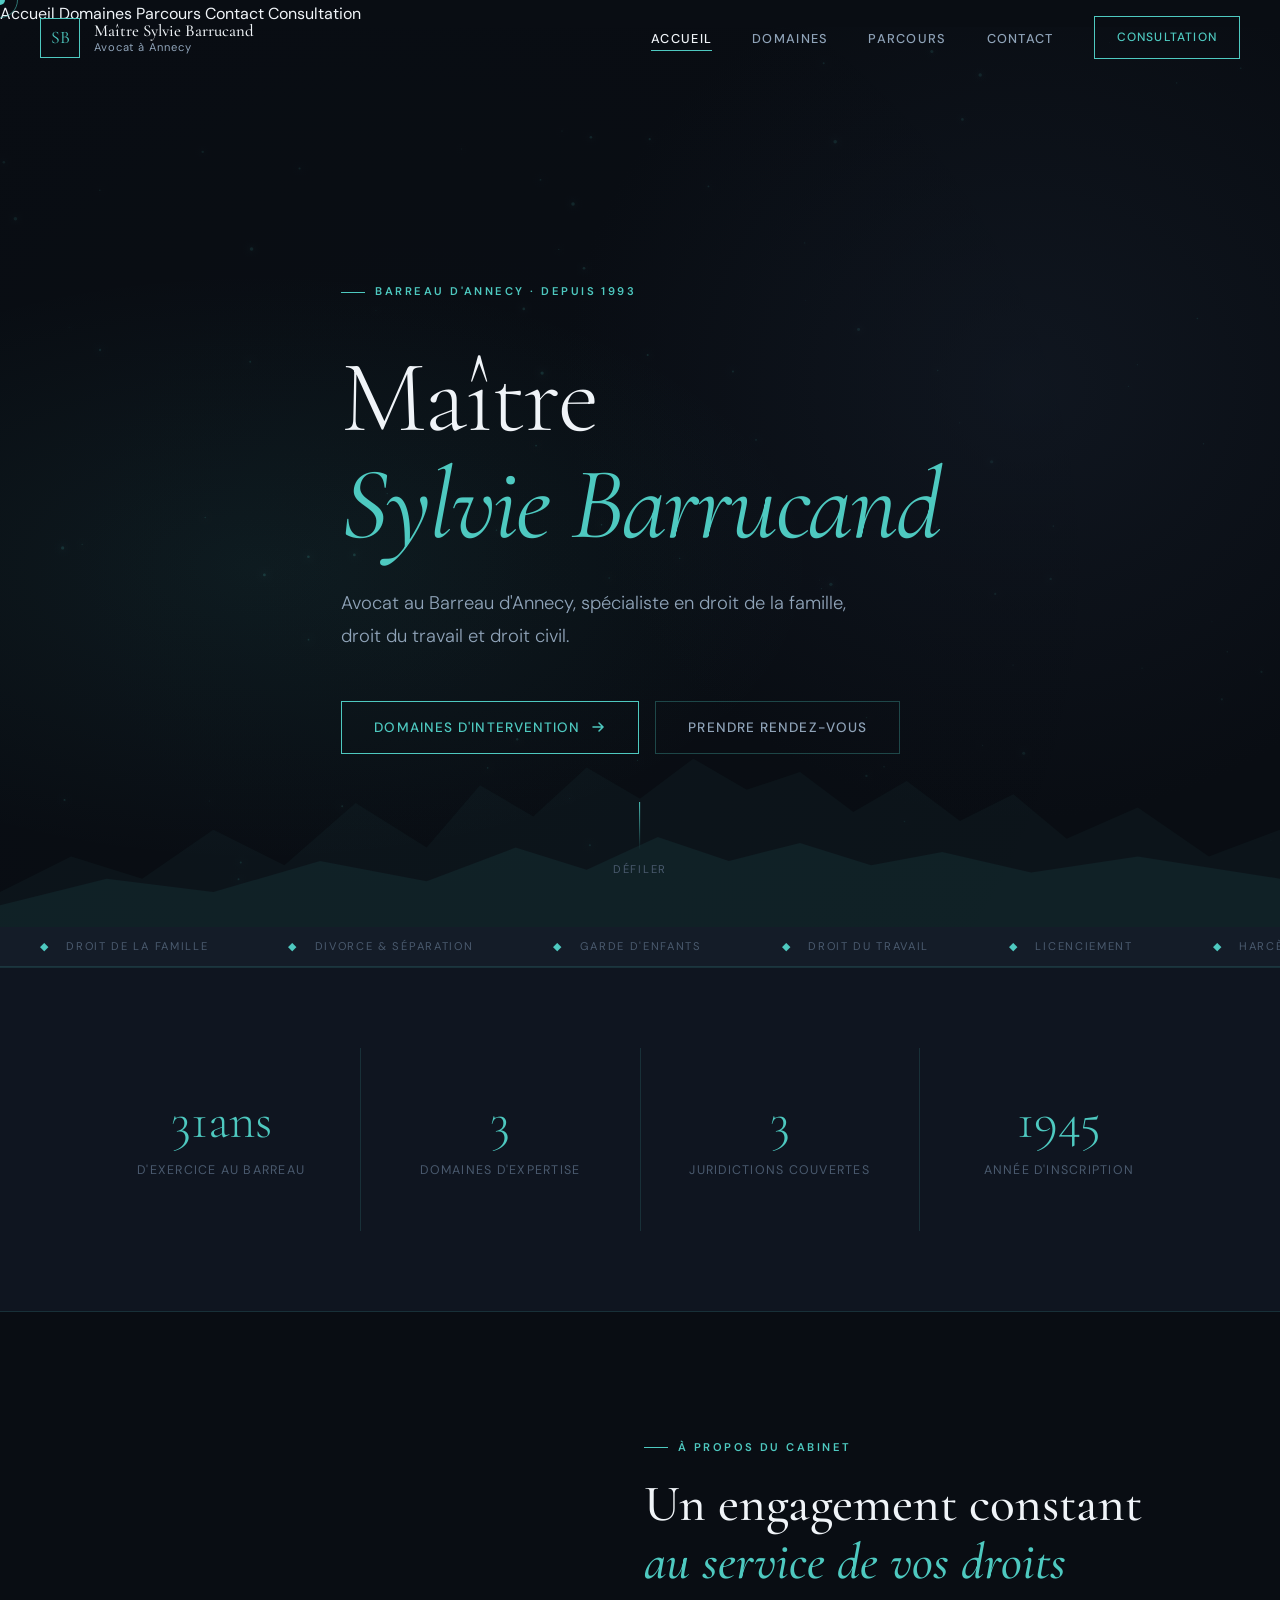
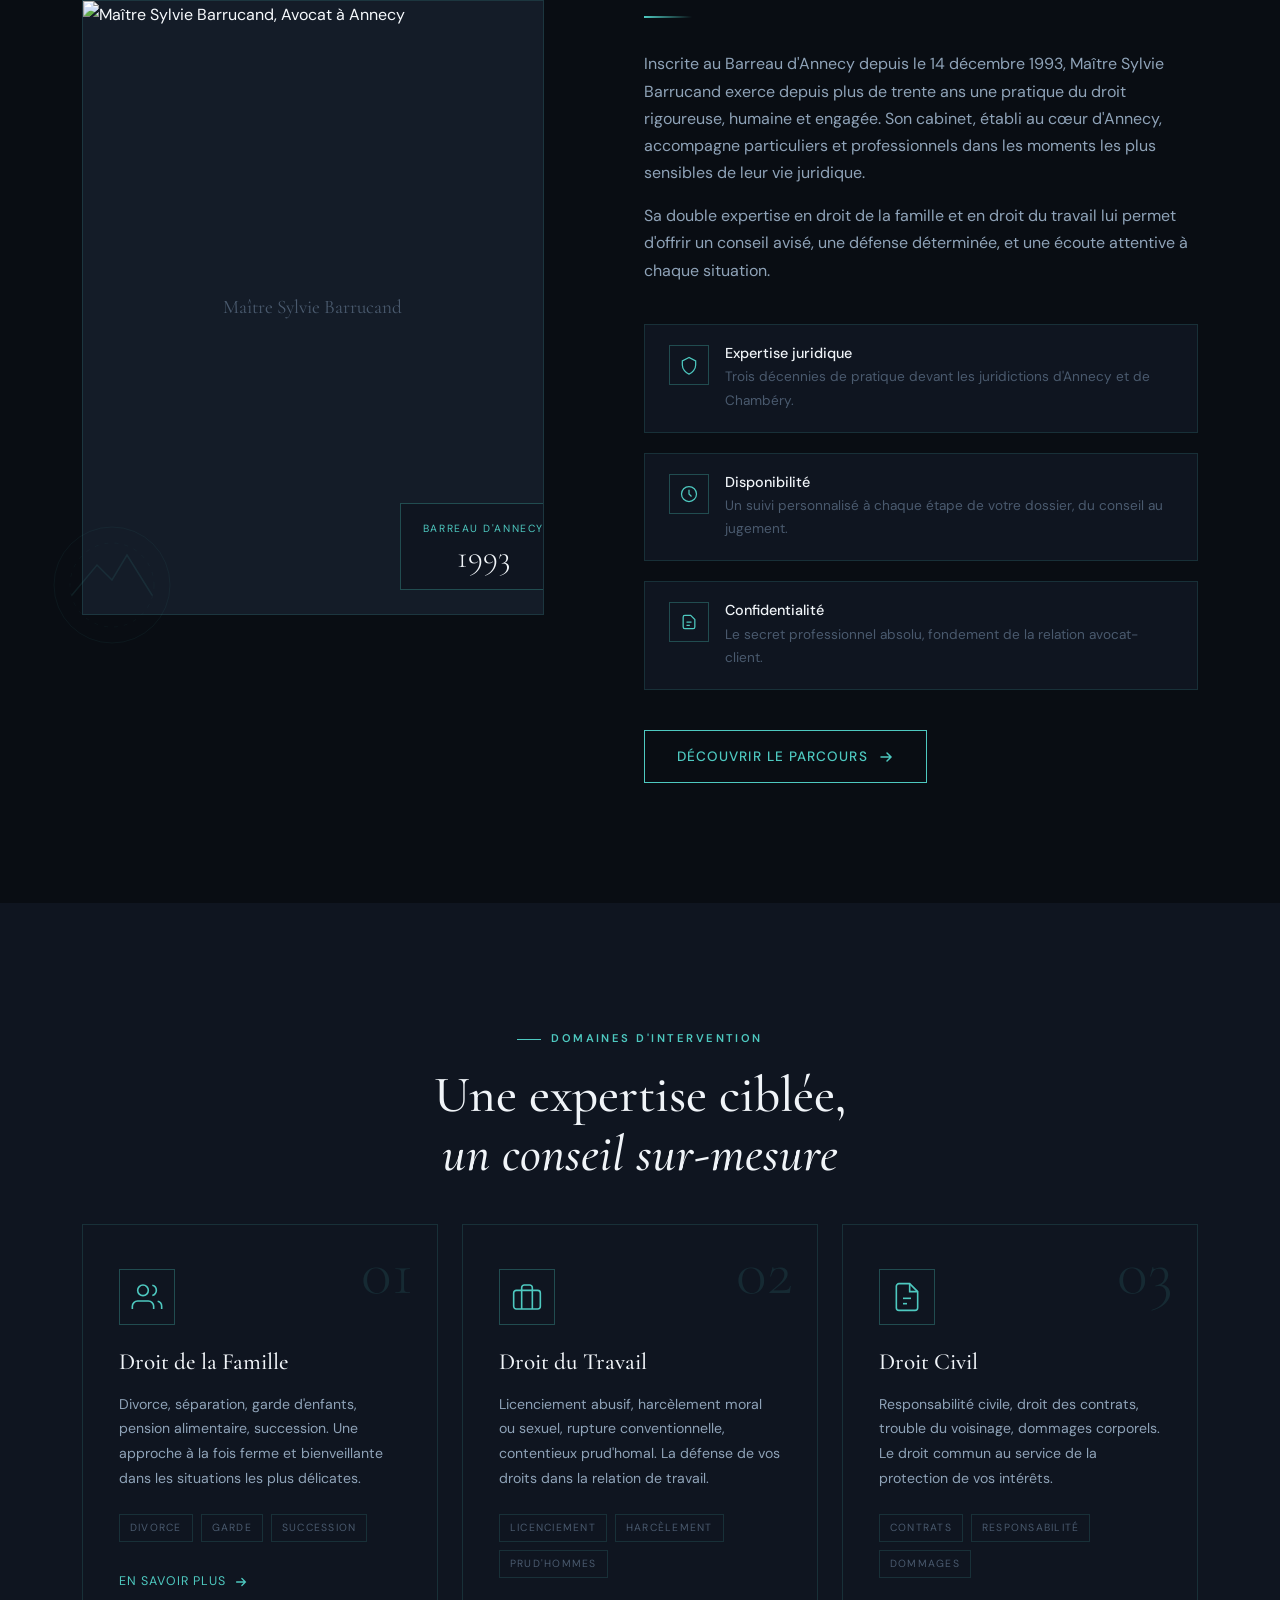
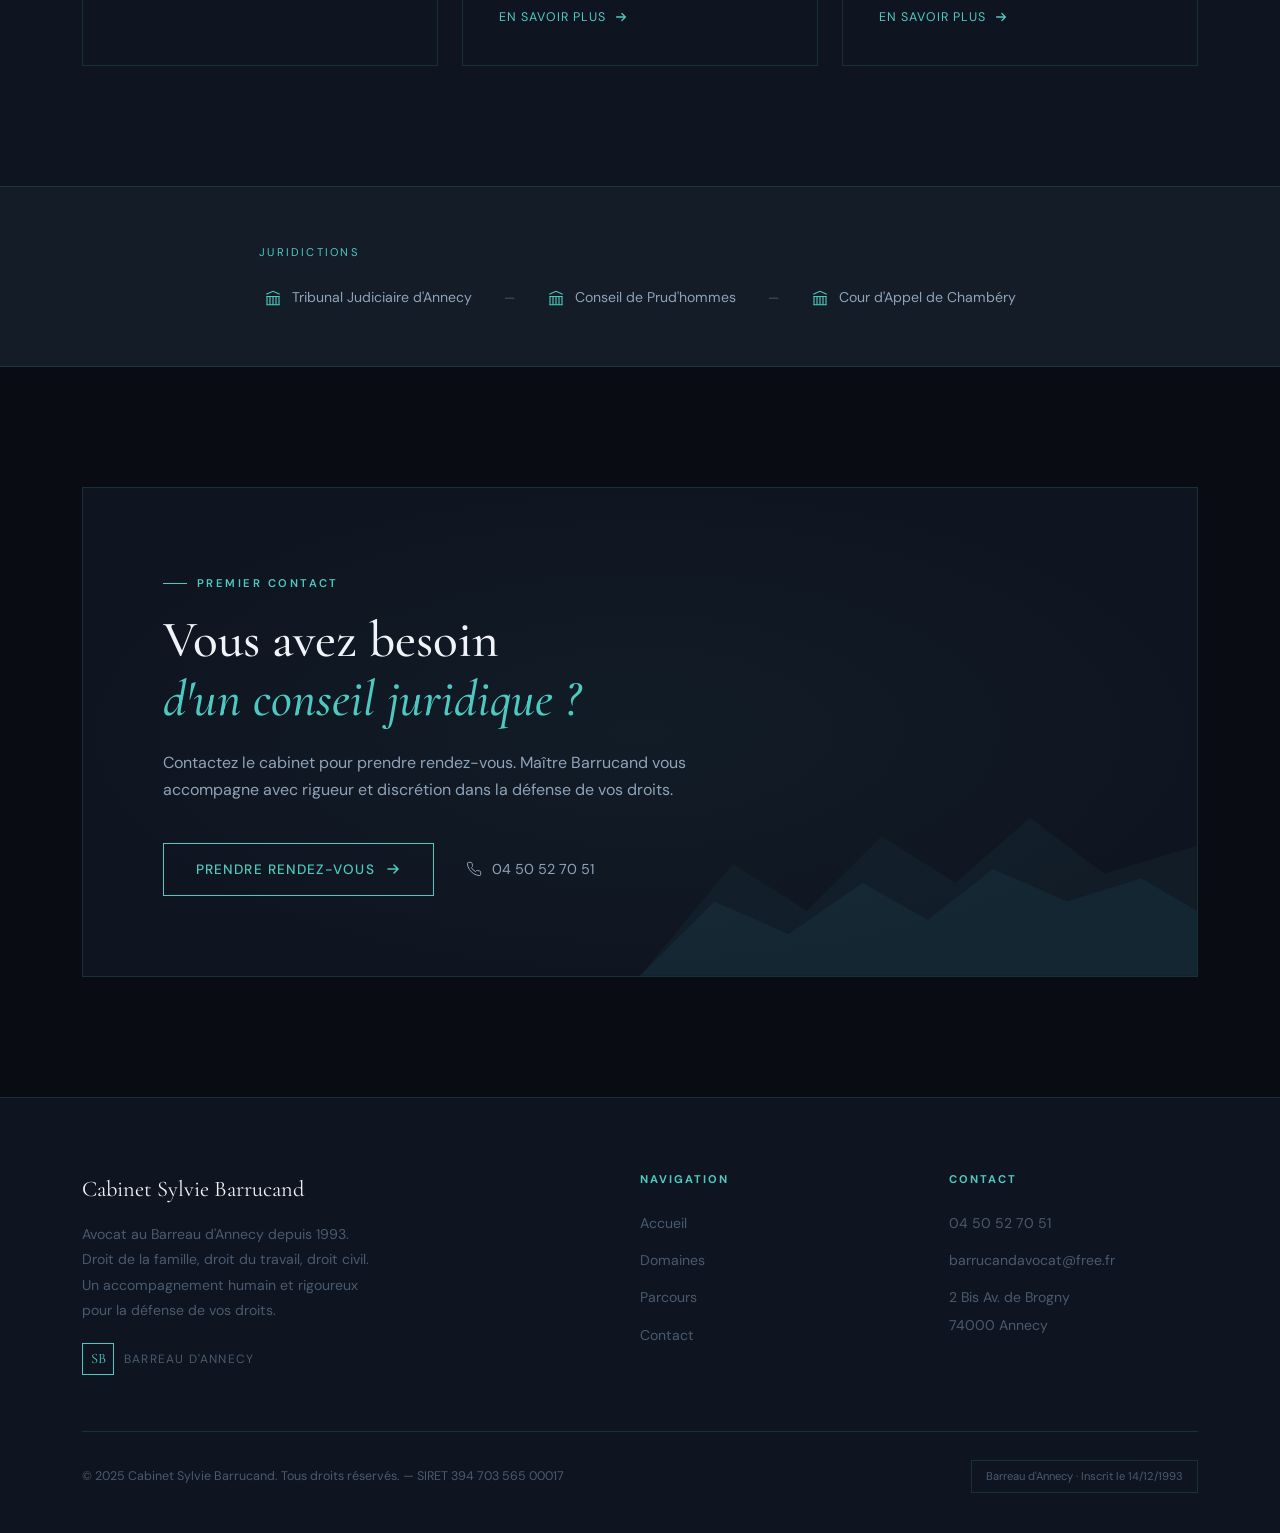
==== index.html @ 0e67ed8c "Build complete lawyer website for Maître Sylvie Barrucand 4-page static site (index, domaines, parco" ====
<!DOCTYPE html>
<html lang="fr">
<head>
  <meta charset="UTF-8">
  <meta name="viewport" content="width=device-width, initial-scale=1.0">
  <meta name="description" content="Maître Sylvie Barrucand, Avocat à Annecy. Droit de la famille, droit du travail, droit civil. Barreau d'Annecy depuis 1993.">
  <meta name="keywords" content="avocat annecy, maître barrucand, droit famille annecy, droit travail annecy, cabinet barrucand">
  <title>Maître Sylvie Barrucand — Avocat à Annecy</title>
  <link rel="stylesheet" href="assets/css/style.css">
  <link rel="stylesheet" href="assets/css/home.css">
</head>
<body>

<!-- Custom Cursor -->
<div id="cursor"></div>
<div id="cursor-ring"></div>

<!-- ── Navbar ── -->
<nav class="nav">
  <a href="index.html" class="nav__brand">
    <div class="nav__monogram">SB</div>
    <div class="nav__name">
      Maître Sylvie Barrucand
      <span>Avocat à Annecy</span>
    </div>
  </a>
  <ul class="nav__links">
    <li><a href="index.html" class="active">Accueil</a></li>
    <li><a href="domaines.html">Domaines</a></li>
    <li><a href="parcours.html">Parcours</a></li>
    <li><a href="contact.html">Contact</a></li>
  </ul>
  <a href="contact.html" class="nav__cta">Consultation</a>
  <button class="nav__burger" aria-label="Menu">
    <span></span><span></span><span></span>
  </button>
</nav>
<div class="nav__mobile">
  <a href="index.html">Accueil</a>
  <a href="domaines.html">Domaines</a>
  <a href="parcours.html">Parcours</a>
  <a href="contact.html">Contact</a>
  <a href="contact.html" class="nav__cta-mobile">Consultation</a>
</div>

<!-- ── Hero ── -->
<section class="hero">
  <canvas id="hero-canvas"></canvas>
  <div class="hero__overlay"></div>

  <!-- Alpine mountain silhouette -->
  <div class="hero__mountains">
    <svg viewBox="0 0 1440 220" preserveAspectRatio="none" xmlns="http://www.w3.org/2000/svg">
      <path d="M0,220 L0,180 L80,140 L160,165 L240,110 L320,150 L400,80 L480,130 L540,60 L600,95 L660,40 L720,75 L780,30 L840,65 L900,45 L960,90 L1020,55 L1080,100 L1140,70 L1200,120 L1280,85 L1360,140 L1440,110 L1440,220 Z" fill="rgba(78,201,192,0.04)"/>
      <path d="M0,220 L0,195 L120,165 L240,180 L360,145 L480,168 L580,130 L660,155 L740,118 L820,145 L900,125 L980,150 L1060,135 L1160,158 L1280,140 L1440,165 L1440,220 Z" fill="rgba(78,201,192,0.07)"/>
    </svg>
  </div>

  <div class="hero__content container">
    <div class="hero__label reveal">
      <span class="eyebrow">Barreau d'Annecy · Depuis 1993</span>
    </div>
    <h1 class="hero__title reveal">
      Maître<br>
      <em>Sylvie Barrucand</em>
    </h1>
    <p class="hero__subtitle reveal">Avocat au Barreau d'Annecy, spécialiste en droit de la famille,<br class="d-none-sm"> droit du travail et droit civil.</p>
    <div class="hero__actions reveal">
      <a href="domaines.html" class="btn">
        <span>Domaines d'intervention</span>
        <svg width="16" height="16" viewBox="0 0 16 16" fill="none"><path d="M3 8h10M9 4l4 4-4 4" stroke="currentColor" stroke-width="1.5" stroke-linecap="round"/></svg>
      </a>
      <a href="contact.html" class="btn btn--ghost">
        <span>Prendre rendez-vous</span>
      </a>
    </div>
  </div>

  <div class="hero__scroll">
    <div class="hero__scroll-line"></div>
    <span>Défiler</span>
  </div>
</section>

<!-- ── Ticker ── -->
<div class="ticker">
  <div class="ticker__track" id="ticker-track">
    <span class="ticker__item"><span>◆</span> Droit de la Famille</span>
    <span class="ticker__item"><span>◆</span> Divorce &amp; Séparation</span>
    <span class="ticker__item"><span>◆</span> Garde d'Enfants</span>
    <span class="ticker__item"><span>◆</span> Droit du Travail</span>
    <span class="ticker__item"><span>◆</span> Licenciement</span>
    <span class="ticker__item"><span>◆</span> Harcèlement</span>
    <span class="ticker__item"><span>◆</span> Droit Civil</span>
    <span class="ticker__item"><span>◆</span> Responsabilité Civile</span>
    <span class="ticker__item"><span>◆</span> Contrats</span>
    <span class="ticker__item"><span>◆</span> Tribunal Judiciaire d'Annecy</span>
    <span class="ticker__item"><span>◆</span> Conseil de Prud'hommes</span>
    <span class="ticker__item"><span>◆</span> Cour d'Appel de Chambéry</span>
    <!-- duplicate for seamless loop -->
    <span class="ticker__item"><span>◆</span> Droit de la Famille</span>
    <span class="ticker__item"><span>◆</span> Divorce &amp; Séparation</span>
    <span class="ticker__item"><span>◆</span> Garde d'Enfants</span>
    <span class="ticker__item"><span>◆</span> Droit du Travail</span>
    <span class="ticker__item"><span>◆</span> Licenciement</span>
    <span class="ticker__item"><span>◆</span> Harcèlement</span>
    <span class="ticker__item"><span>◆</span> Droit Civil</span>
    <span class="ticker__item"><span>◆</span> Responsabilité Civile</span>
    <span class="ticker__item"><span>◆</span> Contrats</span>
    <span class="ticker__item"><span>◆</span> Tribunal Judiciaire d'Annecy</span>
    <span class="ticker__item"><span>◆</span> Conseil de Prud'hommes</span>
    <span class="ticker__item"><span>◆</span> Cour d'Appel de Chambéry</span>
  </div>
</div>

<!-- ── Stats ── -->
<section class="section--sm stats-section">
  <div class="container">
    <div class="stats-grid" data-stagger>
      <div class="stat reveal">
        <span class="stat__num" data-count="32" data-suffix="ans">0</span>
        <span class="stat__label">d'exercice au Barreau</span>
      </div>
      <div class="stat reveal">
        <span class="stat__num" data-count="3" data-suffix="">0</span>
        <span class="stat__label">domaines d'expertise</span>
      </div>
      <div class="stat reveal">
        <span class="stat__num" data-count="3" data-suffix="">0</span>
        <span class="stat__label">juridictions couvertes</span>
      </div>
      <div class="stat reveal">
        <span class="stat__num" data-count="1993" data-suffix="">0</span>
        <span class="stat__label">année d'inscription</span>
      </div>
    </div>
  </div>
</section>

<!-- ── About ── -->
<section class="section about-section">
  <div class="container">
    <div class="about-grid">
      <div class="about-image reveal-left">
        <div class="about-image__frame">
          <img src="assets/images/sylvie-barrucand.jpg" alt="Maître Sylvie Barrucand, Avocat à Annecy" onerror="this.parentElement.classList.add('img-fallback')">
          <div class="about-image__badge">
            <span class="about-image__badge-top">Barreau d'Annecy</span>
            <span class="about-image__badge-num">1993</span>
          </div>
        </div>
        <!-- Alpine lake decorative element -->
        <div class="about-deco">
          <svg viewBox="0 0 120 120" xmlns="http://www.w3.org/2000/svg">
            <circle cx="60" cy="60" r="58" fill="none" stroke="rgba(78,201,192,.12)" stroke-width="1"/>
            <circle cx="60" cy="60" r="42" fill="none" stroke="rgba(78,201,192,.08)" stroke-width="1" stroke-dasharray="4 6"/>
            <path d="M20,70 L45,40 L60,55 L75,30 L100,70" stroke="rgba(78,201,192,.2)" stroke-width="1.5" fill="none" stroke-linecap="round"/>
          </svg>
        </div>
      </div>

      <div class="about-text reveal-right">
        <span class="eyebrow">À propos du cabinet</span>
        <h2>Un engagement constant<br><em>au service de vos droits</em></h2>
        <div class="rule"></div>
        <p>Inscrite au Barreau d'Annecy depuis le 14 décembre 1993, Maître Sylvie Barrucand exerce depuis plus de trente ans une pratique du droit rigoureuse, humaine et engagée. Son cabinet, établi au cœur d'Annecy, accompagne particuliers et professionnels dans les moments les plus sensibles de leur vie juridique.</p>
        <p class="mt-16">Sa double expertise en droit de la famille et en droit du travail lui permet d'offrir un conseil avisé, une défense déterminée, et une écoute attentive à chaque situation.</p>

        <div class="about-pillars mt-40" data-stagger>
          <div class="pillar reveal">
            <div class="pillar__icon">
              <svg width="20" height="20" viewBox="0 0 24 24" fill="none" stroke="currentColor" stroke-width="1.5"><path d="M12 3L4 7v5c0 5 4 9.5 8 11 4-1.5 8-6 8-11V7L12 3z"/></svg>
            </div>
            <div>
              <h4>Expertise juridique</h4>
              <p>Trois décennies de pratique devant les juridictions d'Annecy et de Chambéry.</p>
            </div>
          </div>
          <div class="pillar reveal">
            <div class="pillar__icon">
              <svg width="20" height="20" viewBox="0 0 24 24" fill="none" stroke="currentColor" stroke-width="1.5"><circle cx="12" cy="12" r="9"/><path d="M12 7v5l3 3"/></svg>
            </div>
            <div>
              <h4>Disponibilité</h4>
              <p>Un suivi personnalisé à chaque étape de votre dossier, du conseil au jugement.</p>
            </div>
          </div>
          <div class="pillar reveal">
            <div class="pillar__icon">
              <svg width="20" height="20" viewBox="0 0 24 24" fill="none" stroke="currentColor" stroke-width="1.5"><path d="M17 20H7a2 2 0 01-2-2V6a2 2 0 012-2h7l5 5v9a2 2 0 01-2 2z"/><path d="M9 12h6M9 16h4"/></svg>
            </div>
            <div>
              <h4>Confidentialité</h4>
              <p>Le secret professionnel absolu, fondement de la relation avocat-client.</p>
            </div>
          </div>
        </div>

        <a href="parcours.html" class="btn mt-40">
          <span>Découvrir le parcours</span>
          <svg width="16" height="16" viewBox="0 0 16 16" fill="none"><path d="M3 8h10M9 4l4 4-4 4" stroke="currentColor" stroke-width="1.5" stroke-linecap="round"/></svg>
        </a>
      </div>
    </div>
  </div>
</section>

<!-- ── Practice Areas Preview ── -->
<section class="section domains-preview">
  <div class="container">
    <div class="text-center mb-40 reveal">
      <span class="eyebrow">Domaines d'intervention</span>
      <h2>Une expertise ciblée,<br><em>un conseil sur-mesure</em></h2>
    </div>

    <div class="domains-grid" data-stagger>

      <div class="domain-card card reveal">
        <div class="domain-card__number">01</div>
        <div class="domain-card__icon">
          <svg width="32" height="32" viewBox="0 0 24 24" fill="none" stroke="currentColor" stroke-width="1.2"><path d="M17 21v-2a4 4 0 00-4-4H5a4 4 0 00-4 4v2"/><circle cx="9" cy="7" r="4"/><path d="M23 21v-2a4 4 0 00-3-3.87M16 3.13a4 4 0 010 7.75"/></svg>
        </div>
        <h3>Droit de la Famille</h3>
        <p>Divorce, séparation, garde d'enfants, pension alimentaire, succession. Une approche à la fois ferme et bienveillante dans les situations les plus délicates.</p>
        <div class="domain-card__tags">
          <span>Divorce</span><span>Garde</span><span>Succession</span>
        </div>
        <a href="domaines.html#famille" class="domain-card__link">
          En savoir plus
          <svg width="14" height="14" viewBox="0 0 16 16" fill="none"><path d="M3 8h10M9 4l4 4-4 4" stroke="currentColor" stroke-width="1.5" stroke-linecap="round"/></svg>
        </a>
      </div>

      <div class="domain-card card reveal">
        <div class="domain-card__number">02</div>
        <div class="domain-card__icon">
          <svg width="32" height="32" viewBox="0 0 24 24" fill="none" stroke="currentColor" stroke-width="1.2"><rect x="2" y="7" width="20" height="14" rx="2"/><path d="M16 21V5a2 2 0 00-2-2h-4a2 2 0 00-2 2v16"/></svg>
        </div>
        <h3>Droit du Travail</h3>
        <p>Licenciement abusif, harcèlement moral ou sexuel, rupture conventionnelle, contentieux prud'homal. La défense de vos droits dans la relation de travail.</p>
        <div class="domain-card__tags">
          <span>Licenciement</span><span>Harcèlement</span><span>Prud'hommes</span>
        </div>
        <a href="domaines.html#travail" class="domain-card__link">
          En savoir plus
          <svg width="14" height="14" viewBox="0 0 16 16" fill="none"><path d="M3 8h10M9 4l4 4-4 4" stroke="currentColor" stroke-width="1.5" stroke-linecap="round"/></svg>
        </a>
      </div>

      <div class="domain-card card reveal">
        <div class="domain-card__number">03</div>
        <div class="domain-card__icon">
          <svg width="32" height="32" viewBox="0 0 24 24" fill="none" stroke="currentColor" stroke-width="1.2"><path d="M14 2H6a2 2 0 00-2 2v16a2 2 0 002 2h12a2 2 0 002-2V8z"/><polyline points="14 2 14 8 20 8"/><line x1="9" y1="13" x2="15" y2="13"/><line x1="9" y1="17" x2="12" y2="17"/></svg>
        </div>
        <h3>Droit Civil</h3>
        <p>Responsabilité civile, droit des contrats, trouble du voisinage, dommages corporels. Le droit commun au service de la protection de vos intérêts.</p>
        <div class="domain-card__tags">
          <span>Contrats</span><span>Responsabilité</span><span>Dommages</span>
        </div>
        <a href="domaines.html#civil" class="domain-card__link">
          En savoir plus
          <svg width="14" height="14" viewBox="0 0 16 16" fill="none"><path d="M3 8h10M9 4l4 4-4 4" stroke="currentColor" stroke-width="1.5" stroke-linecap="round"/></svg>
        </a>
      </div>

    </div>
  </div>
</section>

<!-- ── Courts banner ── -->
<section class="courts-banner">
  <div class="container">
    <p class="courts-banner__label reveal">Juridictions</p>
    <div class="courts-list reveal" data-stagger>
      <div class="court-item">
        <svg width="18" height="18" viewBox="0 0 24 24" fill="none" stroke="currentColor" stroke-width="1.5"><path d="M3 21h18M3 10h18M3 7l9-4 9 4M4 10v11M20 10v11M8 10v11M16 10v11M12 10v11"/></svg>
        <span>Tribunal Judiciaire d'Annecy</span>
      </div>
      <div class="court-sep">—</div>
      <div class="court-item">
        <svg width="18" height="18" viewBox="0 0 24 24" fill="none" stroke="currentColor" stroke-width="1.5"><path d="M3 21h18M3 10h18M3 7l9-4 9 4M4 10v11M20 10v11M8 10v11M16 10v11M12 10v11"/></svg>
        <span>Conseil de Prud'hommes</span>
      </div>
      <div class="court-sep">—</div>
      <div class="court-item">
        <svg width="18" height="18" viewBox="0 0 24 24" fill="none" stroke="currentColor" stroke-width="1.5"><path d="M3 21h18M3 10h18M3 7l9-4 9 4M4 10v11M20 10v11M8 10v11M16 10v11M12 10v11"/></svg>
        <span>Cour d'Appel de Chambéry</span>
      </div>
    </div>
  </div>
</section>

<!-- ── CTA ── -->
<section class="section cta-section">
  <div class="container">
    <div class="cta-box reveal">
      <div class="cta-box__bg"></div>
      <div class="cta-box__content">
        <span class="eyebrow">Premier contact</span>
        <h2>Vous avez besoin<br><em>d'un conseil juridique ?</em></h2>
        <p>Contactez le cabinet pour prendre rendez-vous. Maître Barrucand vous accompagne avec rigueur et discrétion dans la défense de vos droits.</p>
        <div class="cta-box__actions">
          <a href="contact.html" class="btn">
            <span>Prendre rendez-vous</span>
            <svg width="16" height="16" viewBox="0 0 16 16" fill="none"><path d="M3 8h10M9 4l4 4-4 4" stroke="currentColor" stroke-width="1.5" stroke-linecap="round"/></svg>
          </a>
          <a href="tel:0450527051" class="cta-phone">
            <svg width="16" height="16" viewBox="0 0 24 24" fill="none" stroke="currentColor" stroke-width="1.5"><path d="M22 16.9v3a2 2 0 01-2.2 2 19.8 19.8 0 01-8.6-3.1 19.5 19.5 0 01-6-6A19.8 19.8 0 012.1 4.2 2 2 0 014.1 2h3a2 2 0 012 1.7c.1 1 .4 2 .7 2.9a2 2 0 01-.5 2.1L8.1 9.9a16 16 0 006 6l1.2-1.2a2 2 0 012.1-.5c.9.3 1.9.6 2.9.7A2 2 0 0122 16.9z"/></svg>
            04 50 52 70 51
          </a>
        </div>
      </div>
      <!-- Decorative alpine peaks -->
      <div class="cta-deco">
        <svg viewBox="0 0 600 200" xmlns="http://www.w3.org/2000/svg">
          <path d="M0,200 L100,80 L180,130 L260,50 L340,100 L420,30 L500,90 L600,60 L600,200 Z" fill="rgba(78,201,192,0.04)"/>
          <path d="M0,200 L80,120 L160,155 L240,100 L310,140 L380,85 L460,120 L540,95 L600,130 L600,200 Z" fill="rgba(78,201,192,0.06)"/>
        </svg>
      </div>
    </div>
  </div>
</section>

<!-- ── Footer ── -->
<footer class="footer">
  <div class="container">
    <div class="footer__grid">
      <div>
        <div class="footer__brand-name">Cabinet Sylvie Barrucand</div>
        <p class="footer__desc">Avocat au Barreau d'Annecy depuis 1993. Droit de la famille, droit du travail, droit civil. Un accompagnement humain et rigoureux pour la défense de vos droits.</p>
        <div style="margin-top:20px; display:flex; align-items:center; gap:10px;">
          <div class="nav__monogram" style="width:32px;height:32px;font-size:.9rem;">SB</div>
          <span style="font-size:.75rem; color:var(--muted); letter-spacing:.1em; text-transform:uppercase;">Barreau d'Annecy</span>
        </div>
      </div>
      <div class="footer__col">
        <h5>Navigation</h5>
        <ul>
          <li><a href="index.html">Accueil</a></li>
          <li><a href="domaines.html">Domaines</a></li>
          <li><a href="parcours.html">Parcours</a></li>
          <li><a href="contact.html">Contact</a></li>
        </ul>
      </div>
      <div class="footer__col">
        <h5>Contact</h5>
        <ul>
          <li><a href="tel:0450527051">04 50 52 70 51</a></li>
          <li><a href="mailto:barrucandavocat@free.fr">barrucandavocat@free.fr</a></li>
          <li><a href="contact.html">2 Bis Av. de Brogny<br>74000 Annecy</a></li>
        </ul>
      </div>
    </div>
    <div class="footer__bottom">
      <p>© 2025 Cabinet Sylvie Barrucand. Tous droits réservés. — SIRET 394 703 565 00017</p>
      <div class="footer__badge">Barreau d'Annecy · Inscrit le 14/12/1993</div>
    </div>
  </div>
</footer>

<script src="assets/js/main.js"></script>
<script src="assets/js/hero.js"></script>
</body>
</html>
---- assets/css/style.css ----
/* ============================================================
   CABINET SYLVIE BARRUCAND — Global Stylesheet
   Design: Alpine Corporate Luxury
   ============================================================ */

@import url('https://fonts.googleapis.com/css2?family=Cormorant+Garamond:ital,wght@0,300;0,400;0,500;0,600;0,700;1,300;1,400;1,600&family=DM+Sans:wght@300;400;500;600&display=swap');

/* ── Reset & Base ── */
*, *::before, *::after { box-sizing: border-box; margin: 0; padding: 0; }

:root {
  --bg:         #090d13;
  --bg2:        #0f1520;
  --bg3:        #141c28;
  --glacier:    #4ec9c0;
  --glacier2:   #7ddbd4;
  --gold:       #c9a96e;
  --white:      #f0f4f8;
  --silver:     #8fa3b8;
  --muted:      #4a5a6e;
  --border:     rgba(78,201,192,.15);
  --border2:    rgba(78,201,192,.30);
  --radius:     4px;
  --nav-h:      76px;
  --transition: .45s cubic-bezier(.22,1,.36,1);
}

html { scroll-behavior: smooth; font-size: 16px; }

body {
  background: var(--bg);
  color: var(--white);
  font-family: 'DM Sans', sans-serif;
  font-weight: 400;
  line-height: 1.7;
  overflow-x: hidden;
  cursor: none;
}

/* ── Custom Cursor ── */
#cursor {
  position: fixed; width: 10px; height: 10px;
  background: var(--glacier); border-radius: 50%;
  pointer-events: none; z-index: 9999;
  transform: translate(-50%,-50%);
  transition: transform .1s, width .3s, height .3s, opacity .3s;
  mix-blend-mode: screen;
}
#cursor-ring {
  position: fixed; width: 36px; height: 36px;
  border: 1.5px solid rgba(78,201,192,.55);
  border-radius: 50%; pointer-events: none; z-index: 9998;
  transform: translate(-50%,-50%);
  transition: transform .18s ease, width .35s, height .35s, border-color .3s;
}
body:has(a:hover) #cursor, body:has(button:hover) #cursor { width: 16px; height: 16px; }
body:has(a:hover) #cursor-ring, body:has(button:hover) #cursor-ring {
  width: 52px; height: 52px; border-color: var(--glacier);
}

/* ── Typography ── */
h1, h2, h3, h4 {
  font-family: 'Cormorant Garamond', serif;
  font-weight: 500; line-height: 1.15;
  color: var(--white);
}
h1 { font-size: clamp(2.6rem, 6vw, 5.5rem); }
h2 { font-size: clamp(2rem, 4vw, 3.4rem); }
h3 { font-size: clamp(1.3rem, 2.5vw, 1.9rem); }
h4 { font-size: 1.2rem; }

p { color: var(--silver); max-width: 65ch; }
a { color: inherit; text-decoration: none; }
strong { color: var(--white); font-weight: 500; }

/* ── Section rhythm ── */
.section { padding: 120px 0; }
.section--sm { padding: 80px 0; }
.container { max-width: 1180px; margin: 0 auto; padding: 0 32px; }
.container--wide { max-width: 1360px; margin: 0 auto; padding: 0 40px; }

/* ── Section label ── */
.eyebrow {
  display: inline-block;
  font-family: 'DM Sans', sans-serif;
  font-size: .7rem; font-weight: 600;
  letter-spacing: .22em; text-transform: uppercase;
  color: var(--glacier); margin-bottom: 18px;
}
.eyebrow::before {
  content: ''; display: inline-block;
  width: 24px; height: 1px;
  background: var(--glacier); vertical-align: middle;
  margin-right: 10px;
}

/* ── Divider line ── */
.rule {
  width: 48px; height: 2px;
  background: linear-gradient(90deg, var(--glacier), transparent);
  margin: 24px 0 32px;
}

/* ── Buttons ── */
.btn {
  display: inline-flex; align-items: center; gap: 10px;
  padding: 14px 32px;
  font-family: 'DM Sans', sans-serif;
  font-size: .85rem; font-weight: 500;
  letter-spacing: .08em; text-transform: uppercase;
  border: 1.5px solid var(--glacier);
  color: var(--glacier);
  background: transparent;
  cursor: none;
  position: relative; overflow: hidden;
  transition: color var(--transition);
}
.btn::before {
  content: ''; position: absolute; inset: 0;
  background: var(--glacier); transform: scaleX(0);
  transform-origin: left; transition: transform var(--transition);
}
.btn:hover { color: var(--bg); }
.btn:hover::before { transform: scaleX(1); }
.btn span { position: relative; z-index: 1; }
.btn svg { position: relative; z-index: 1; transition: transform .3s; }
.btn:hover svg { transform: translateX(4px); }

.btn--ghost {
  border-color: var(--border2);
  color: var(--silver);
}
.btn--ghost::before { background: rgba(78,201,192,.08); }
.btn--ghost:hover { color: var(--glacier); border-color: var(--glacier); }

/* ── Nav ── */
.nav {
  position: fixed; top: 0; left: 0; right: 0; z-index: 900;
  height: var(--nav-h);
  display: flex; align-items: center;
  padding: 0 40px;
  transition: background .5s, backdrop-filter .5s, border-color .5s;
  border-bottom: 1px solid transparent;
}
.nav.scrolled {
  background: rgba(9,13,19,.88);
  backdrop-filter: blur(18px);
  border-bottom-color: var(--border);
}
.nav__brand {
  display: flex; align-items: center; gap: 14px;
  text-decoration: none;
}
.nav__monogram {
  width: 40px; height: 40px; border: 1.5px solid var(--glacier);
  display: flex; align-items: center; justify-content: center;
  font-family: 'Cormorant Garamond', serif;
  font-size: 1.1rem; color: var(--glacier);
  flex-shrink: 0;
}
.nav__name {
  font-family: 'Cormorant Garamond', serif;
  font-size: 1.05rem; font-weight: 500;
  line-height: 1.2; color: var(--white);
}
.nav__name span { display: block; font-size: .7rem; font-weight: 400; color: var(--silver); letter-spacing: .08em; font-family: 'DM Sans', sans-serif; }
.nav__links {
  display: flex; align-items: center; gap: 40px;
  margin-left: auto; list-style: none;
}
.nav__links a {
  font-size: .8rem; letter-spacing: .1em; text-transform: uppercase;
  color: var(--silver); font-family: 'DM Sans', sans-serif; font-weight: 500;
  position: relative; padding-bottom: 2px;
  transition: color .3s;
}
.nav__links a::after {
  content: ''; position: absolute; bottom: -2px; left: 0;
  width: 0; height: 1px; background: var(--glacier);
  transition: width .3s;
}
.nav__links a:hover, .nav__links a.active { color: var(--white); }
.nav__links a:hover::after, .nav__links a.active::after { width: 100%; }
.nav__cta {
  margin-left: 40px; padding: 10px 22px;
  font-size: .75rem; font-weight: 500; letter-spacing: .1em; text-transform: uppercase;
  border: 1px solid var(--glacier); color: var(--glacier);
  transition: background .3s, color .3s;
  white-space: nowrap;
}
.nav__cta:hover { background: var(--glacier); color: var(--bg); }

/* mobile burger */
.nav__burger { display: none; flex-direction: column; gap: 5px; cursor: none; margin-left: auto; }
.nav__burger span { display: block; width: 24px; height: 1.5px; background: var(--white); transition: .3s; }
.nav__burger.open span:nth-child(1) { transform: translateY(6.5px) rotate(45deg); }
.nav__burger.open span:nth-child(2) { opacity: 0; }
.nav__burger.open span:nth-child(3) { transform: translateY(-6.5px) rotate(-45deg); }

@media(max-width:900px) {
  .nav__links, .nav__cta { display: none; }
  .nav__burger { display: flex; }
  .nav__mobile {
    position: fixed; top: var(--nav-h); left: 0; right: 0;
    background: rgba(9,13,19,.97); backdrop-filter: blur(20px);
    padding: 32px 40px 40px;
    border-bottom: 1px solid var(--border);
    transform: translateY(-100%); opacity: 0;
    transition: transform .4s, opacity .4s;
    z-index: 899;
  }
  .nav__mobile.open { transform: translateY(0); opacity: 1; }
  .nav__mobile a {
    display: block; padding: 14px 0;
    font-size: 1.1rem; color: var(--silver);
    border-bottom: 1px solid var(--border);
    transition: color .3s;
  }
  .nav__mobile a:hover { color: var(--white); }
  .nav__mobile .nav__cta-mobile {
    display: inline-flex; margin-top: 24px;
    padding: 12px 28px; border: 1px solid var(--glacier);
    color: var(--glacier); font-size: .85rem;
    text-transform: uppercase; letter-spacing: .08em;
  }
}

/* ── Ticker ── */
.ticker {
  background: var(--bg3);
  border-bottom: 1px solid var(--border);
  overflow: hidden; height: 40px; display: flex; align-items: center;
}
.ticker__track {
  display: flex; align-items: center;
  white-space: nowrap;
  animation: ticker 45s linear infinite;
}
.ticker__track:hover { animation-play-state: paused; }
.ticker__item {
  font-size: .7rem; letter-spacing: .15em; text-transform: uppercase;
  color: var(--muted); padding: 0 40px;
}
.ticker__item span { color: var(--glacier); margin-right: 12px; }
@keyframes ticker { from { transform: translateX(0); } to { transform: translateX(-50%); } }

/* ── Scroll reveal ── */
.reveal {
  opacity: 0; transform: translateY(30px);
  transition: opacity .8s var(--transition), transform .8s var(--transition);
}
.reveal.visible { opacity: 1; transform: translateY(0); }
.reveal-left { opacity: 0; transform: translateX(-40px); transition: opacity .8s var(--transition), transform .8s var(--transition); }
.reveal-left.visible { opacity: 1; transform: translateX(0); }
.reveal-right { opacity: 0; transform: translateX(40px); transition: opacity .8s var(--transition), transform .8s var(--transition); }
.reveal-right.visible { opacity: 1; transform: translateX(0); }

/* ── Alpine SVG decoration ── */
.mountain-divider {
  width: 100%; height: 60px; overflow: hidden;
  line-height: 0; margin: 0;
}
.mountain-divider svg { width: 100%; height: 100%; display: block; }

/* ── Card base ── */
.card {
  background: var(--bg2);
  border: 1px solid var(--border);
  padding: 40px 36px;
  position: relative; overflow: hidden;
  transition: border-color .4s, transform .4s;
}
.card::before {
  content: ''; position: absolute; top: 0; left: 0;
  width: 2px; height: 0; background: var(--glacier);
  transition: height .5s;
}
.card:hover { border-color: var(--border2); transform: translateY(-4px); }
.card:hover::before { height: 100%; }

/* ── Footer ── */
.footer {
  background: var(--bg2);
  border-top: 1px solid var(--border);
  padding: 72px 0 40px;
}
.footer__grid {
  display: grid; grid-template-columns: 2fr 1fr 1fr;
  gap: 60px; margin-bottom: 56px;
}
.footer__brand-name {
  font-family: 'Cormorant Garamond', serif;
  font-size: 1.4rem; margin-bottom: 14px;
}
.footer__desc { font-size: .88rem; color: var(--muted); line-height: 1.8; max-width: 300px; }
.footer__col h5 {
  font-family: 'DM Sans', sans-serif;
  font-size: .7rem; letter-spacing: .18em; text-transform: uppercase;
  color: var(--glacier); margin-bottom: 20px;
}
.footer__col ul { list-style: none; }
.footer__col ul li { margin-bottom: 10px; }
.footer__col ul li a { font-size: .88rem; color: var(--muted); transition: color .3s; }
.footer__col ul li a:hover { color: var(--white); }
.footer__bottom {
  border-top: 1px solid var(--border);
  padding-top: 28px;
  display: flex; justify-content: space-between; align-items: center;
  flex-wrap: wrap; gap: 12px;
}
.footer__bottom p { font-size: .78rem; color: var(--muted); max-width: none; }
.footer__badge {
  font-size: .7rem; color: var(--muted);
  border: 1px solid var(--border);
  padding: 6px 14px;
}
@media(max-width:768px) {
  .footer__grid { grid-template-columns: 1fr; gap: 40px; }
}

/* ── Utilities ── */
.text-glacier { color: var(--glacier); }
.text-gold { color: var(--gold); }
.text-silver { color: var(--silver); }
.text-center { text-align: center; }
.mt-8 { margin-top: 8px; }
.mt-16 { margin-top: 16px; }
.mt-24 { margin-top: 24px; }
.mt-40 { margin-top: 40px; }
.mb-8 { margin-bottom: 8px; }
.mb-16 { margin-bottom: 16px; }
.mb-24 { margin-bottom: 24px; }
.mb-40 { margin-bottom: 40px; }

/* ── Page hero (inner pages) ── */
.page-hero {
  min-height: 400px; display: flex; align-items: flex-end;
  padding: 0 0 80px;
  position: relative; overflow: hidden;
  background: var(--bg2);
  border-bottom: 1px solid var(--border);
}
.page-hero::before {
  content: ''; position: absolute; inset: 0;
  background: radial-gradient(ellipse 60% 70% at 70% 50%, rgba(78,201,192,.06) 0%, transparent 70%);
}
.page-hero__content { position: relative; z-index: 2; }

/* ── Selection ── */
::selection { background: rgba(78,201,192,.25); color: var(--white); }
---- assets/css/home.css ----
/* ============================================================
   HOME PAGE — Specific Styles
   ============================================================ */

/* ── Hero ── */
.hero {
  position: relative;
  height: 100vh; min-height: 700px;
  display: flex; align-items: center;
  overflow: hidden;
}
#hero-canvas {
  position: absolute; inset: 0;
  width: 100%; height: 100%;
  z-index: 0;
}
.hero__overlay {
  position: absolute; inset: 0; z-index: 1;
  background:
    radial-gradient(ellipse 80% 60% at 20% 60%, rgba(78,201,192,.07) 0%, transparent 55%),
    radial-gradient(ellipse 60% 80% at 80% 40%, rgba(20,28,40,.6) 0%, transparent 60%),
    linear-gradient(160deg, rgba(9,13,19,.85) 0%, rgba(9,13,19,.6) 50%, rgba(9,13,19,.9) 100%);
}
.hero__mountains {
  position: absolute; bottom: 0; left: 0; right: 0;
  z-index: 2; height: 220px;
}
.hero__mountains svg { position: absolute; bottom: 0; }
.hero__content {
  position: relative; z-index: 3;
  padding-top: var(--nav-h);
}
.hero__label { margin-bottom: 24px; }
.hero__title {
  font-size: clamp(3.2rem, 8vw, 7rem);
  font-weight: 300; line-height: 1.05;
  letter-spacing: -.02em;
  color: var(--white);
  margin-bottom: 28px;
}
.hero__title em {
  font-style: italic; color: var(--glacier);
  display: block; font-weight: 400;
}
.hero__subtitle {
  font-size: clamp(1rem, 1.6vw, 1.15rem);
  color: var(--silver); font-weight: 300;
  line-height: 1.8; margin-bottom: 48px;
  max-width: 56ch;
}
.hero__actions { display: flex; gap: 16px; flex-wrap: wrap; }
.hero__scroll {
  position: absolute; bottom: 48px; left: 50%;
  transform: translateX(-50%);
  display: flex; flex-direction: column; align-items: center; gap: 10px;
  z-index: 3; color: var(--muted);
  font-size: .7rem; letter-spacing: .15em; text-transform: uppercase;
  animation: scrollBob 2s ease-in-out infinite;
}
.hero__scroll-line {
  width: 1px; height: 48px;
  background: linear-gradient(to bottom, var(--glacier), transparent);
}
@keyframes scrollBob {
  0%, 100% { transform: translateX(-50%) translateY(0); }
  50%       { transform: translateX(-50%) translateY(8px); }
}

/* ── Stats ── */
.stats-section {
  border-top: 1px solid var(--border);
  border-bottom: 1px solid var(--border);
  background: var(--bg2);
}
.stats-grid {
  display: grid; grid-template-columns: repeat(4, 1fr);
  gap: 1px; background: var(--border);
}
.stat {
  background: var(--bg2);
  padding: 48px 40px;
  text-align: center;
}
.stat__num {
  display: block;
  font-family: 'Cormorant Garamond', serif;
  font-size: clamp(2.4rem, 4vw, 3.8rem);
  font-weight: 300; color: var(--glacier);
  line-height: 1;
  margin-bottom: 8px;
}
.stat__label {
  font-size: .78rem; color: var(--muted);
  letter-spacing: .1em; text-transform: uppercase;
}
@media(max-width:768px) {
  .stats-grid { grid-template-columns: repeat(2,1fr); }
}
@media(max-width:480px) {
  .stats-grid { grid-template-columns: 1fr; }
}

/* ── About ── */
.about-section { background: var(--bg); }
.about-grid {
  display: grid; grid-template-columns: 1fr 1.2fr;
  gap: 100px; align-items: center;
}
.about-image { position: relative; }
.about-image__frame {
  position: relative; overflow: hidden;
  aspect-ratio: 3/4;
  border: 1px solid var(--border);
  background: var(--bg3);
}
.about-image__frame img {
  width: 100%; height: 100%;
  object-fit: cover; object-position: top center;
  display: block;
  transition: transform .8s var(--transition);
  filter: grayscale(20%) contrast(1.05);
}
.about-image__frame:hover img { transform: scale(1.03); }
.about-image__frame.img-fallback {
  display: flex; align-items: center; justify-content: center;
  background: var(--bg3);
}
.about-image__frame.img-fallback::after {
  content: 'Maître Sylvie Barrucand';
  font-family: 'Cormorant Garamond', serif;
  font-size: 1.2rem; color: var(--muted);
  text-align: center; padding: 24px;
  position: absolute;
}
.about-image__badge {
  position: absolute; bottom: 24px; right: -24px;
  background: var(--bg2); border: 1px solid var(--border2);
  padding: 16px 22px; text-align: center;
  z-index: 2;
}
.about-image__badge-top {
  display: block; font-size: .65rem;
  letter-spacing: .15em; text-transform: uppercase;
  color: var(--glacier); margin-bottom: 4px;
}
.about-image__badge-num {
  display: block;
  font-family: 'Cormorant Garamond', serif;
  font-size: 2rem; font-weight: 300; color: var(--white);
  line-height: 1;
}
.about-deco {
  position: absolute; bottom: -30px; left: -30px;
  width: 120px; height: 120px; opacity: .5;
  animation: spinSlow 30s linear infinite;
}
@keyframes spinSlow { to { transform: rotate(360deg); } }

.about-text h2 em { color: var(--glacier); font-style: italic; }

.about-pillars { display: flex; flex-direction: column; gap: 20px; }
.pillar {
  display: flex; gap: 16px; align-items: flex-start;
  padding: 20px 24px; background: var(--bg2);
  border: 1px solid var(--border);
  transition: border-color .3s;
}
.pillar:hover { border-color: var(--border2); }
.pillar__icon {
  width: 40px; height: 40px; flex-shrink: 0;
  display: flex; align-items: center; justify-content: center;
  border: 1px solid var(--border2); color: var(--glacier);
}
.pillar h4 { font-family: 'DM Sans', sans-serif; font-size: .9rem; font-weight: 500; color: var(--white); margin-bottom: 4px; }
.pillar p { font-size: .85rem; color: var(--muted); max-width: none; }

@media(max-width:900px) {
  .about-grid { grid-template-columns: 1fr; gap: 60px; }
  .about-image__badge { right: 0; }
}

/* ── Domains Preview ── */
.domains-preview { background: var(--bg2); }
.domains-grid {
  display: grid; grid-template-columns: repeat(3,1fr);
  gap: 24px;
}
.domain-card { padding: 44px 36px 36px; }
.domain-card__number {
  font-family: 'Cormorant Garamond', serif;
  font-size: 4rem; font-weight: 300;
  color: rgba(78,201,192,.12); line-height: 1;
  position: absolute; top: 16px; right: 24px;
}
.domain-card__icon {
  width: 56px; height: 56px;
  border: 1px solid var(--border2);
  display: flex; align-items: center; justify-content: center;
  color: var(--glacier); margin-bottom: 24px;
  transition: background .3s;
}
.domain-card:hover .domain-card__icon { background: rgba(78,201,192,.08); }
.domain-card h3 { font-size: 1.45rem; margin-bottom: 16px; }
.domain-card p { font-size: .88rem; line-height: 1.75; margin-bottom: 24px; }
.domain-card__tags { display: flex; gap: 8px; flex-wrap: wrap; margin-bottom: 24px; }
.domain-card__tags span {
  font-size: .65rem; letter-spacing: .12em; text-transform: uppercase;
  padding: 4px 10px; border: 1px solid var(--border);
  color: var(--muted);
}
.domain-card__link {
  display: inline-flex; align-items: center; gap: 8px;
  font-size: .78rem; letter-spacing: .08em; text-transform: uppercase;
  color: var(--glacier);
  transition: gap .3s;
}
.domain-card__link:hover { gap: 14px; }
@media(max-width:900px) {
  .domains-grid { grid-template-columns: 1fr; }
}

/* ── Courts Banner ── */
.courts-banner {
  padding: 56px 0;
  border-top: 1px solid var(--border);
  border-bottom: 1px solid var(--border);
  background: var(--bg3);
}
.courts-banner__label {
  font-size: .7rem; letter-spacing: .2em; text-transform: uppercase;
  color: var(--glacier); text-align: center; margin-bottom: 24px;
}
.courts-list {
  display: flex; justify-content: center; align-items: center;
  gap: 32px; flex-wrap: wrap;
}
.court-item {
  display: flex; align-items: center; gap: 10px;
  font-size: .88rem; color: var(--silver);
}
.court-item svg { color: var(--glacier); flex-shrink: 0; }
.court-sep { color: var(--muted); font-size: .8rem; }
@media(max-width:700px) {
  .court-sep { display: none; }
  .courts-list { flex-direction: column; gap: 16px; }
}

/* ── CTA Section ── */
.cta-section { background: var(--bg); }
.cta-box {
  position: relative; overflow: hidden;
  padding: 80px 80px;
  border: 1px solid var(--border);
  background: var(--bg2);
}
.cta-box__bg {
  position: absolute; inset: 0;
  background: radial-gradient(ellipse 80% 80% at 50% 50%, rgba(78,201,192,.04) 0%, transparent 65%);
}
.cta-box__content { position: relative; z-index: 2; max-width: 580px; }
.cta-box h2 em { color: var(--glacier); font-style: italic; }
.cta-box p { margin: 20px 0 40px; }
.cta-box__actions { display: flex; align-items: center; gap: 32px; flex-wrap: wrap; }
.cta-phone {
  display: inline-flex; align-items: center; gap: 10px;
  font-size: .9rem; color: var(--silver);
  transition: color .3s;
  font-family: 'DM Sans', sans-serif;
}
.cta-phone:hover { color: var(--white); }
.cta-deco {
  position: absolute; bottom: 0; right: 0;
  width: 50%; height: 100%;
  opacity: 1; pointer-events: none;
}
.cta-deco svg { position: absolute; bottom: 0; right: 0; width: 100%; }
@media(max-width:768px) {
  .cta-box { padding: 48px 32px; }
}
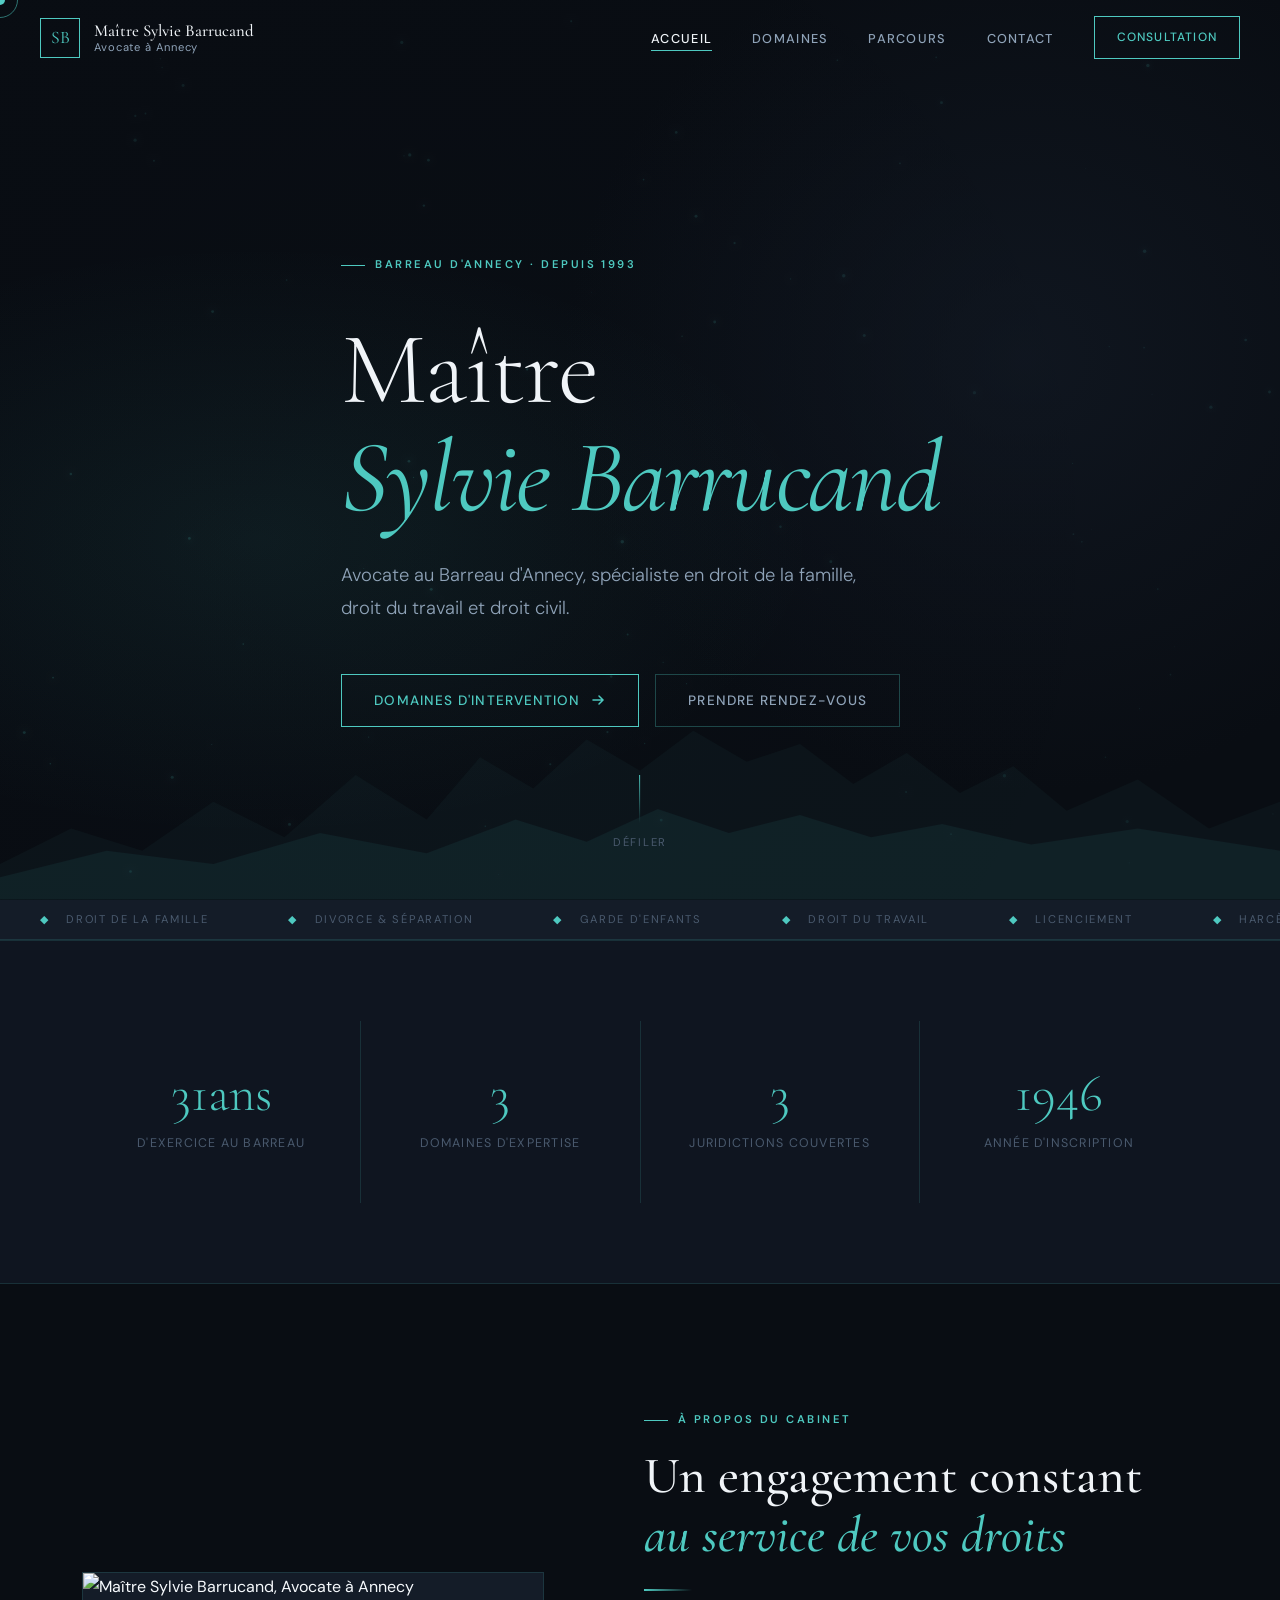
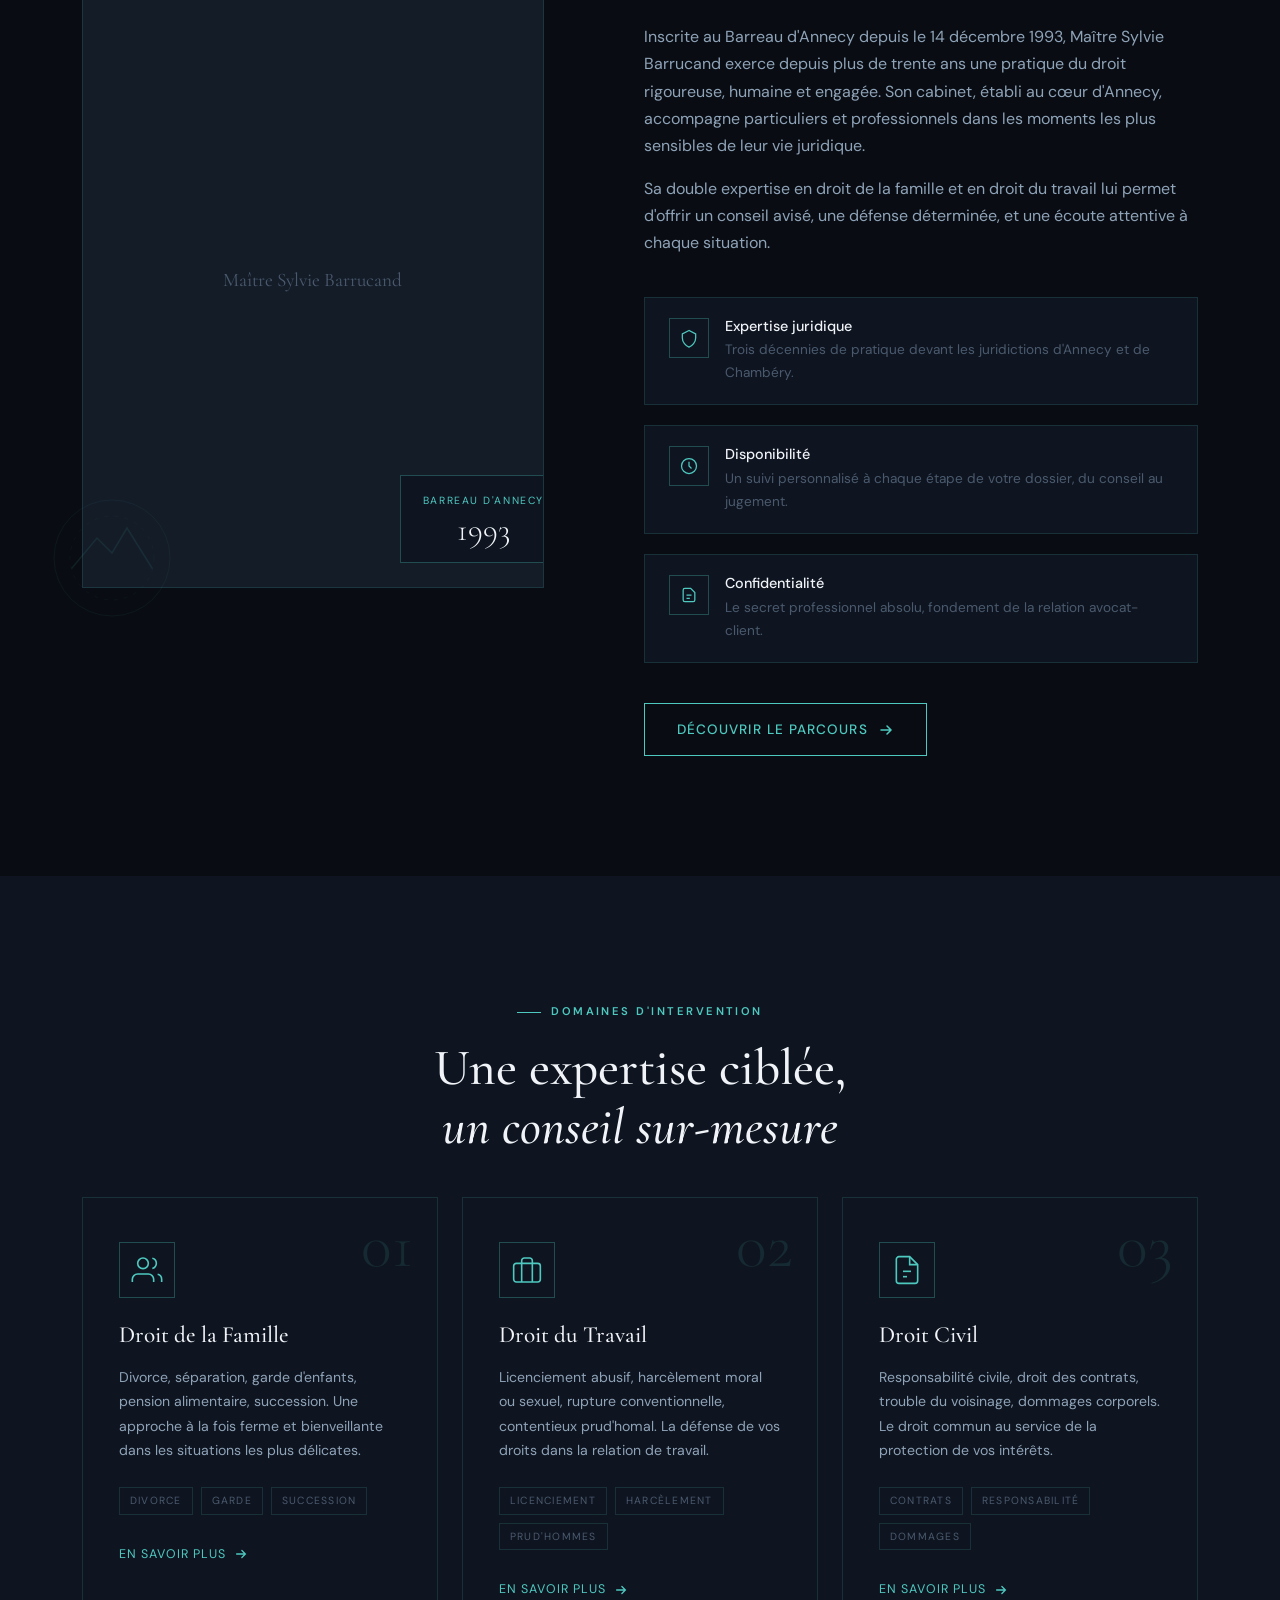
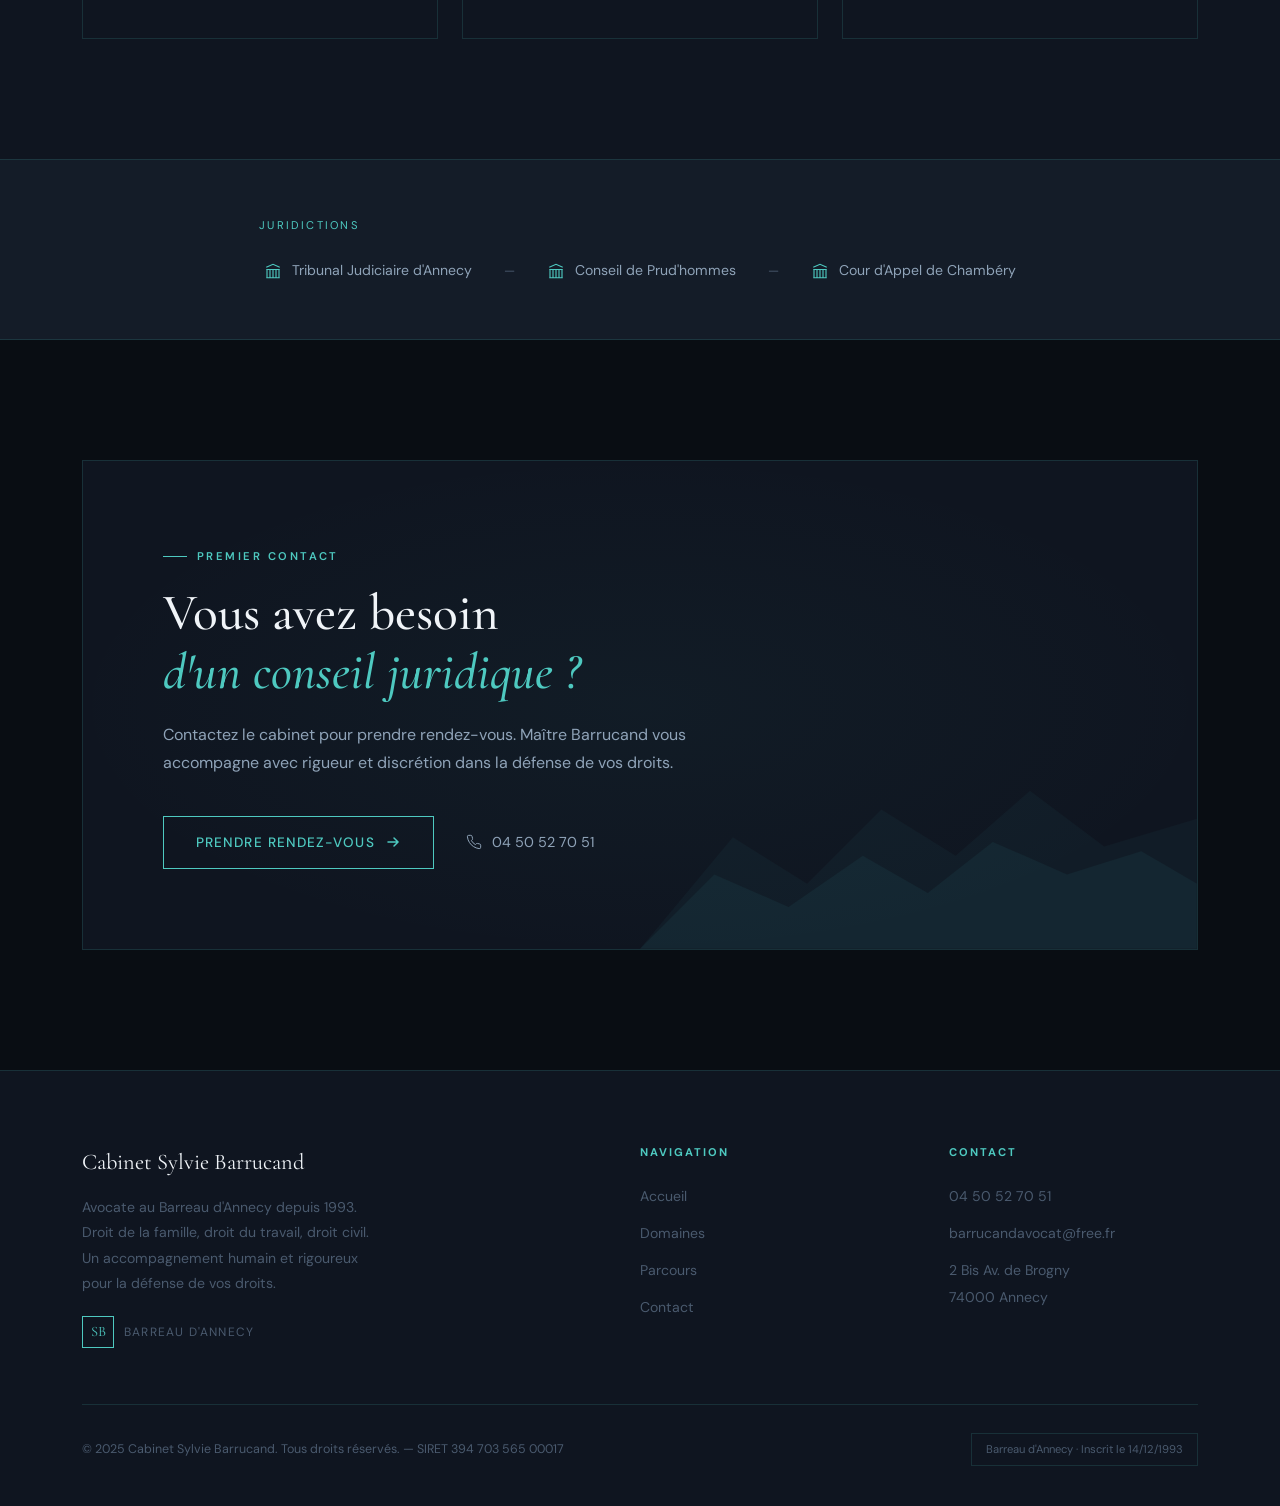
==== commit 19ce1a2a: "Fix: use feminine form Avocate throughout all pages Replace all personal references to Maître Barruc" ====
--- a/index.html
+++ b/index.html
@@ -3,9 +3,9 @@
 <head>
   <meta charset="UTF-8">
   <meta name="viewport" content="width=device-width, initial-scale=1.0">
-  <meta name="description" content="Maître Sylvie Barrucand, Avocat à Annecy. Droit de la famille, droit du travail, droit civil. Barreau d'Annecy depuis 1993.">
-  <meta name="keywords" content="avocat annecy, maître barrucand, droit famille annecy, droit travail annecy, cabinet barrucand">
-  <title>Maître Sylvie Barrucand — Avocat à Annecy</title>
+  <meta name="description" content="Maître Sylvie Barrucand, Avocate à Annecy. Droit de la famille, droit du travail, droit civil. Barreau d'Annecy depuis 1993.">
+  <meta name="keywords" content="avocate annecy, avocat annecy, maître barrucand, droit famille annecy, droit travail annecy, cabinet barrucand">
+  <title>Maître Sylvie Barrucand — Avocate à Annecy</title>
   <link rel="stylesheet" href="assets/css/style.css">
   <link rel="stylesheet" href="assets/css/home.css">
 </head>
@@ -21,7 +21,7 @@
     <div class="nav__monogram">SB</div>
     <div class="nav__name">
       Maître Sylvie Barrucand
-      <span>Avocat à Annecy</span>
+      <span>Avocate à Annecy</span>
     </div>
   </a>
   <ul class="nav__links">
@@ -64,7 +64,7 @@
       Maître<br>
       <em>Sylvie Barrucand</em>
     </h1>
-    <p class="hero__subtitle reveal">Avocat au Barreau d'Annecy, spécialiste en droit de la famille,<br class="d-none-sm"> droit du travail et droit civil.</p>
+    <p class="hero__subtitle reveal">Avocate au Barreau d'Annecy, spécialiste en droit de la famille,<br class="d-none-sm"> droit du travail et droit civil.</p>
     <div class="hero__actions reveal">
       <a href="domaines.html" class="btn">
         <span>Domaines d'intervention</span>
@@ -143,7 +143,7 @@
     <div class="about-grid">
       <div class="about-image reveal-left">
         <div class="about-image__frame">
-          <img src="assets/images/sylvie-barrucand.jpg" alt="Maître Sylvie Barrucand, Avocat à Annecy" onerror="this.parentElement.classList.add('img-fallback')">
+          <img src="assets/images/sylvie-barrucand.jpg" alt="Maître Sylvie Barrucand, Avocate à Annecy" onerror="this.parentElement.classList.add('img-fallback')">
           <div class="about-image__badge">
             <span class="about-image__badge-top">Barreau d'Annecy</span>
             <span class="about-image__badge-num">1993</span>
@@ -327,7 +327,7 @@
     <div class="footer__grid">
       <div>
         <div class="footer__brand-name">Cabinet Sylvie Barrucand</div>
-        <p class="footer__desc">Avocat au Barreau d'Annecy depuis 1993. Droit de la famille, droit du travail, droit civil. Un accompagnement humain et rigoureux pour la défense de vos droits.</p>
+        <p class="footer__desc">Avocate au Barreau d'Annecy depuis 1993. Droit de la famille, droit du travail, droit civil. Un accompagnement humain et rigoureux pour la défense de vos droits.</p>
         <div style="margin-top:20px; display:flex; align-items:center; gap:10px;">
           <div class="nav__monogram" style="width:32px;height:32px;font-size:.9rem;">SB</div>
           <span style="font-size:.75rem; color:var(--muted); letter-spacing:.1em; text-transform:uppercase;">Barreau d'Annecy</span>
--- a/assets/css/style.css
+++ b/assets/css/style.css
@@ -196,6 +196,9 @@
 .nav__burger.open span:nth-child(1) { transform: translateY(6.5px) rotate(45deg); }
 .nav__burger.open span:nth-child(2) { opacity: 0; }
 .nav__burger.open span:nth-child(3) { transform: translateY(-6.5px) rotate(-45deg); }
+
+/* hidden by default on desktop */
+.nav__mobile { display: none; }
 
 @media(max-width:900px) {
   .nav__links, .nav__cta { display: none; }
